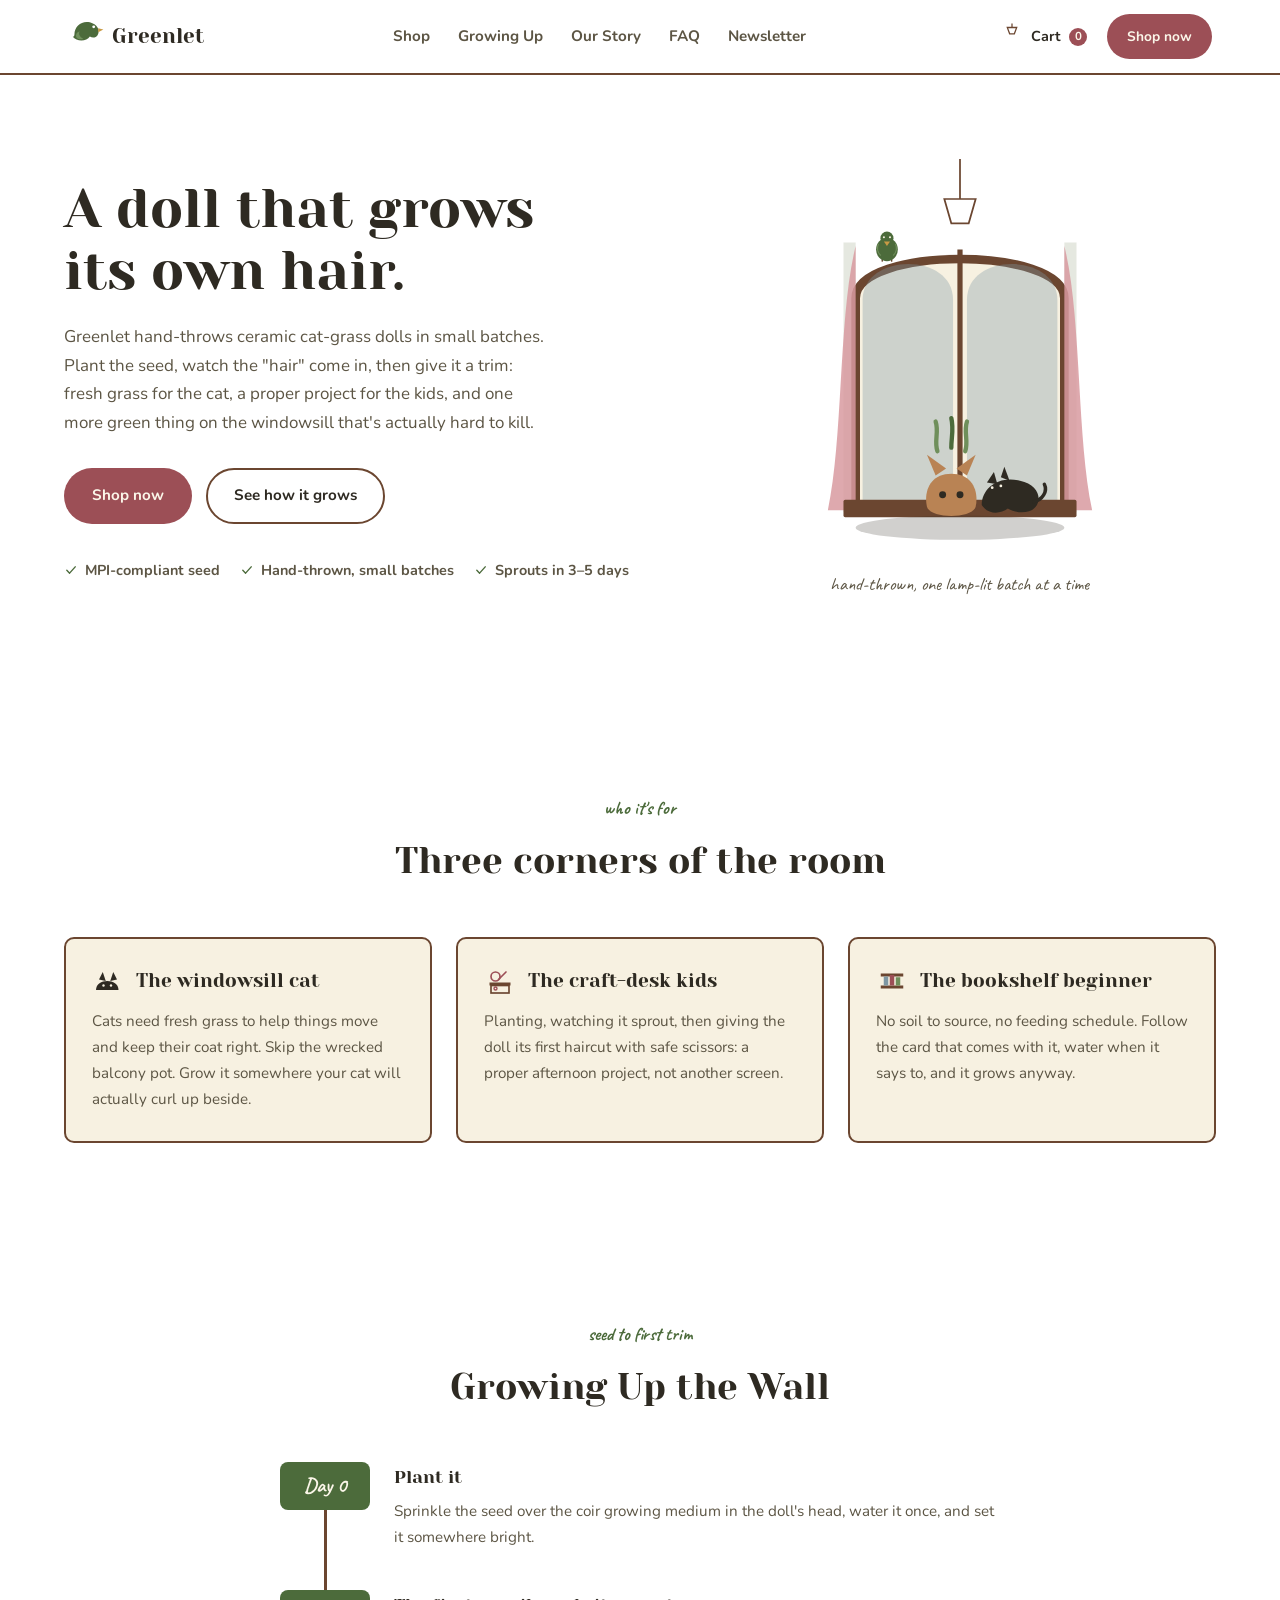
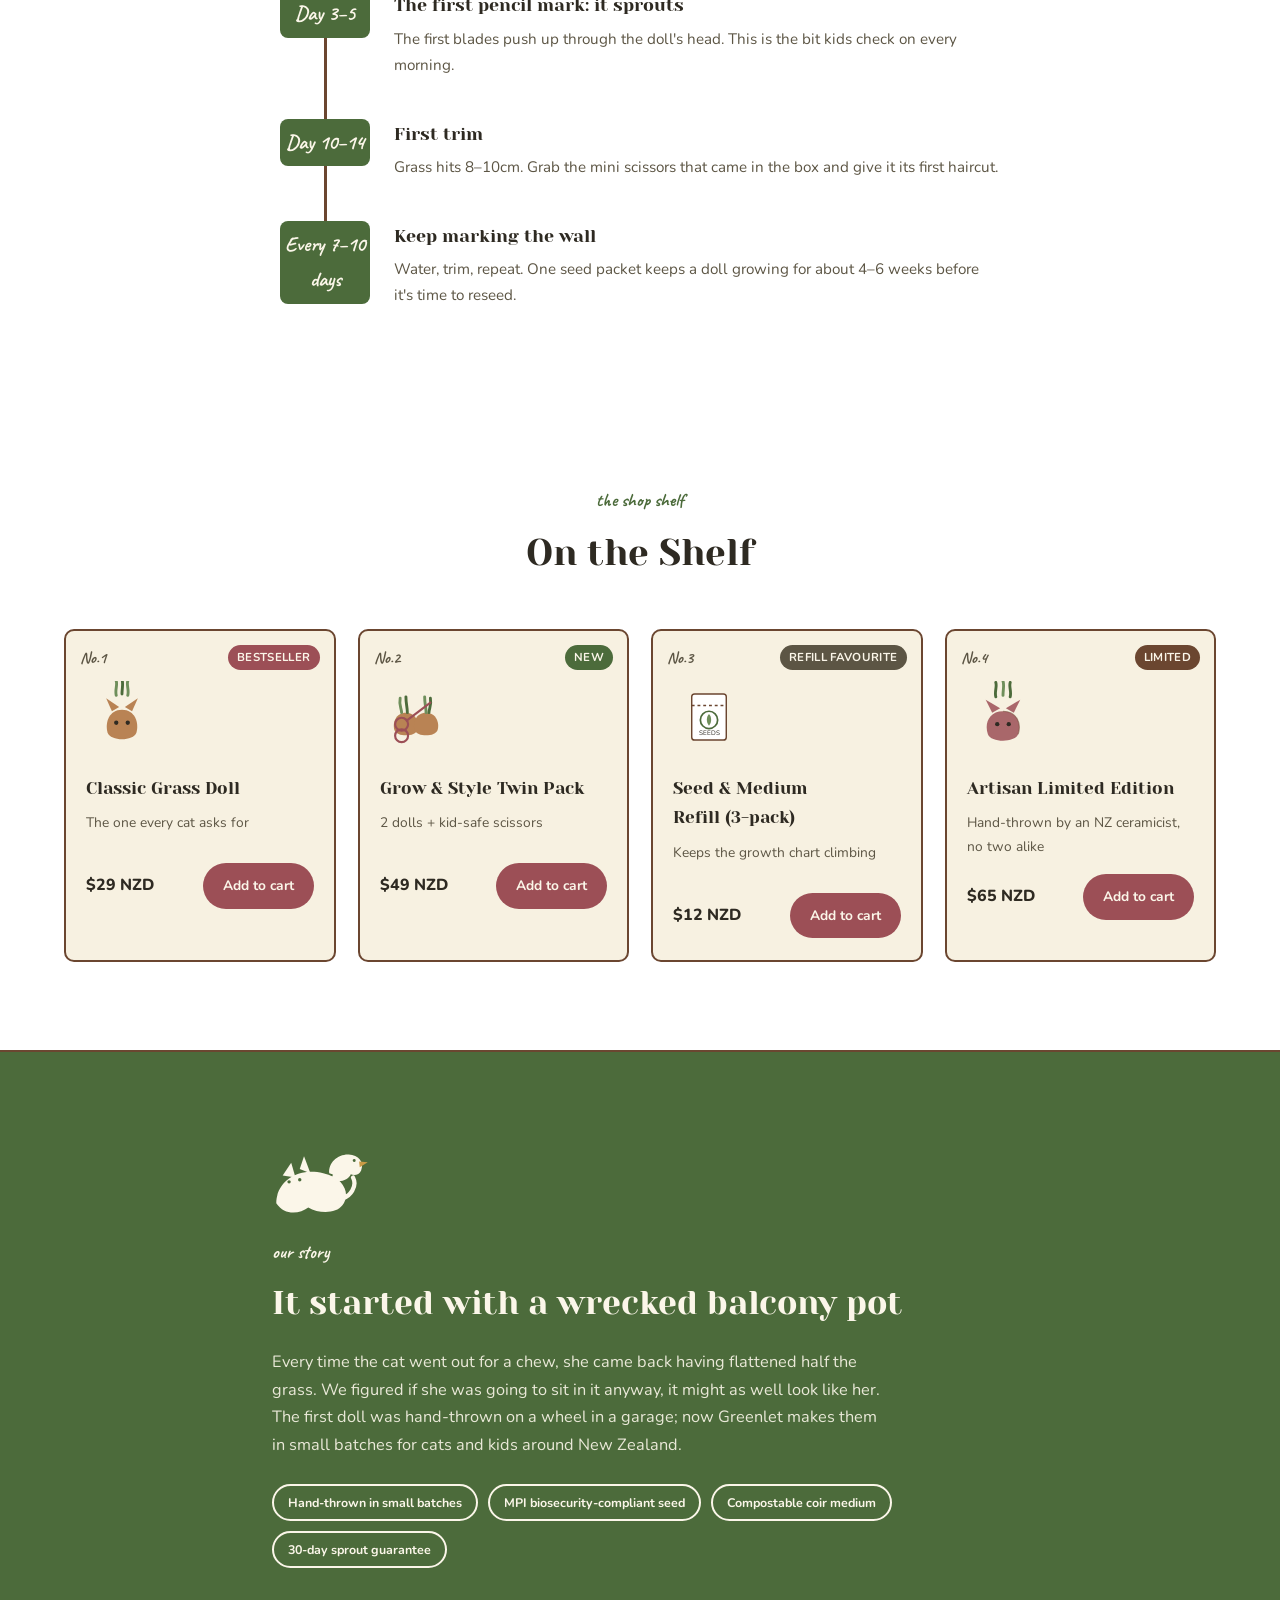
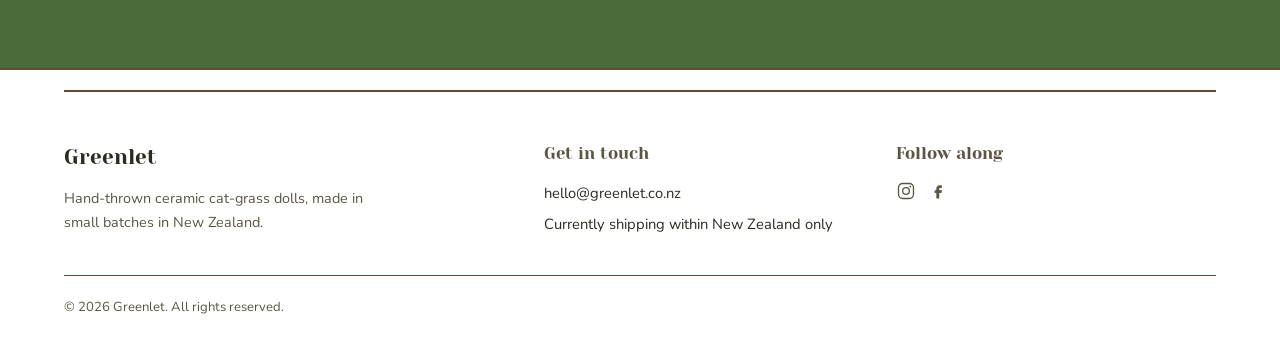
==== index.html @ ff06b2de "Initial commit: Greenlet homepage Static HTML/CSS/JS site for a NZ cat-grass doll brand, built with " ====
<!doctype html>
<html lang="en-NZ">
<head>
<meta charset="UTF-8">
<meta name="viewport" content="width=device-width, initial-scale=1.0">
<title>Greenlet | Cat Grass Dolls, NZ</title>
<meta name="description" content="Greenlet: hand-thrown ceramic cat-grass dolls, made in small batches in New Zealand. Plant it, watch it grow, give it a trim.">
<link rel="preconnect" href="https://fonts.googleapis.com">
<link rel="preconnect" href="https://fonts.gstatic.com" crossorigin>
<link href="https://fonts.googleapis.com/css2?family=Caveat:wght@600;700&family=Nunito:wght@400;600;700;800&family=Yeseva+One&display=swap" rel="stylesheet">
<link rel="stylesheet" href="css/style.css">
</head>
<body>

<a class="skip-link" href="#main">Skip to main content</a>

<header class="site-header">
  <div class="wrap header-row">
    <a class="logo" href="#top">
      <span class="logo-mark" aria-hidden="true">
        <svg viewBox="0 0 28 28" width="36" height="36">
          <path d="M5 16 C5 9 11 5 17 6.5 C22.5 8 25.5 12.5 23 16.5 C21.8 18.5 19 19 17 17.5 C14.5 21.5 7 22 3.5 17.5 C4.3 18 5 17.2 5 16Z" fill="var(--sage-dark)"/>
          <path d="M23.5 11 L27.5 12 L23.5 14.2Z" fill="var(--gold)"/>
          <circle cx="20" cy="10" r="1.1" fill="var(--wall-cream)"/>
          <path d="M7 14.5 C5 17.5 7 20.5 12 19.5 C9 17.5 8 16 9 13.5Z" fill="var(--sage)"/>
        </svg>
      </span>
      <span class="logo-text">Greenlet</span>
    </a>

    <nav class="main-nav" aria-label="Main">
      <a href="#shop">Shop</a>
      <a href="#route">Growing Up</a>
      <a href="#story">Our Story</a>
      <a href="faq.html">FAQ</a>
      <a href="subscribe.html">Newsletter</a>
    </nav>

    <div class="header-actions">
      <button class="cart-btn" id="cartToggle" aria-haspopup="true" aria-controls="cartPanel" aria-expanded="false">
        <span class="lamp-icon" id="headerFlag" aria-hidden="true">
          <svg viewBox="0 0 28 28" width="22" height="22">
            <path d="M14 2 L14 7" stroke="var(--wood-line)" stroke-width="1.6"/>
            <path d="M8 7 H20 L17 15 H11 Z" fill="none" stroke="var(--wood-line)" stroke-width="1.6"/>
            <path class="lamp-off" d="M9 7.5 H19 L16.3 14.5 H11.7 Z" fill="none"/>
            <path class="lamp-glow" d="M9 7.5 H19 L16.3 14.5 H11.7 Z" fill="var(--gold)"/>
          </svg>
        </span>
        <span>Cart</span>
        <span class="cart-count" id="cartCount">0</span>
      </button>
      <a class="btn btn-primary btn-small" href="#shop">Shop now</a>
    </div>
  </div>
</header>

<main id="main">

  <!-- HERO: the window nook -->
  <section class="hero" id="top">
    <div class="wrap hero-row">
      <div class="hero-copy">
        <h1>A doll that grows<br>its own hair.</h1>
        <p class="lede">Greenlet hand-throws ceramic cat-grass dolls in small batches. Plant the seed, watch the "hair" come in, then give it a trim: fresh grass for the cat, a proper project for the kids, and one more green thing on the windowsill that's actually hard to kill.</p>
        <div class="hero-cta">
          <a class="btn btn-primary" href="#shop">Shop now</a>
          <a class="btn btn-ghost" href="#route">See how it grows</a>
        </div>
        <ul class="trust-strip">
          <li><svg viewBox="0 0 20 20" width="14" height="14" aria-hidden="true"><path d="M4 10.5l4 4 8-9" fill="none" stroke="currentColor" stroke-width="2" stroke-linecap="round" stroke-linejoin="round"/></svg>MPI-compliant seed</li>
          <li><svg viewBox="0 0 20 20" width="14" height="14" aria-hidden="true"><path d="M4 10.5l4 4 8-9" fill="none" stroke="currentColor" stroke-width="2" stroke-linecap="round" stroke-linejoin="round"/></svg>Hand-thrown, small batches</li>
          <li><svg viewBox="0 0 20 20" width="14" height="14" aria-hidden="true"><path d="M4 10.5l4 4 8-9" fill="none" stroke="currentColor" stroke-width="2" stroke-linecap="round" stroke-linejoin="round"/></svg>Sprouts in 3&ndash;5 days</li>
        </ul>
      </div>

      <div class="hero-art" aria-hidden="true">
        <svg viewBox="0 0 460 460" class="window-svg">
          <!-- wallpaper: just a whisper of stripe behind the window, not a full page fill -->
          <g opacity="0.2">
            <rect x="96" y="96" width="14" height="310" fill="var(--wall-sage)"/>
            <rect x="350" y="96" width="14" height="310" fill="var(--wall-sage)"/>
          </g>
          <!-- hanging lamp -->
          <line x1="230" y1="0" x2="230" y2="46" stroke="var(--wood-line)" stroke-width="2"/>
          <g class="hero-lamp">
            <path d="M212 46 H248 L240 74 H220 Z" fill="none" stroke="var(--wood-line)" stroke-width="2"/>
            <path class="lamp-off" d="M214 47.5 H246 L239 72.5 H221 Z" fill="none"/>
            <path class="lamp-glow" d="M214 47.5 H246 L239 72.5 H221 Z" fill="var(--gold)" opacity="0.9"/>
          </g>
          <!-- arched window frame -->
          <path d="M110 400 L110 160 C110 100 350 100 350 160 L350 400 Z" fill="var(--paper)" stroke="var(--wood)" stroke-width="10"/>
          <path d="M110 400 L110 160 C110 100 350 100 350 160 L350 400 Z" fill="none" stroke="var(--wood-line)" stroke-width="2" opacity="0.4"/>
          <line x1="230" y1="104" x2="230" y2="400" stroke="var(--wood)" stroke-width="6"/>
          <!-- sky through glass -->
          <path d="M118 400 L118 162 C118 108 222 106 222 162 L222 400 Z" fill="var(--slate)" opacity="0.35"/>
          <path d="M238 400 L238 162 C238 106 342 108 342 162 L342 400 Z" fill="var(--slate)" opacity="0.35"/>
          <!-- curtains -->
          <path d="M110 100 C90 180 96 320 78 404 L110 404 L110 100 Z" fill="var(--blush)" opacity="0.85"/>
          <path d="M350 100 C370 180 364 320 382 404 L350 404 L350 100 Z" fill="var(--blush)" opacity="0.85"/>
          <!-- sill -->
          <rect x="96" y="392" width="268" height="20" rx="2" fill="var(--wood)"/>
          <ellipse cx="230" cy="424" rx="120" ry="14" fill="var(--shadow)"/>
          <!-- doll on the sill: pot is static, the "hair" cycles through the growth story -->
          <g transform="translate(170,300)">
            <path d="M50 62C74 62 82 82 78 100C74 114 26 114 22 100C18 82 26 62 50 62Z" fill="var(--clay)"/>
            <path d="M32 64 L22 40 L44 56Z" fill="var(--clay)"/>
            <path d="M68 64 L78 40 L56 56Z" fill="var(--clay)"/>
            <g class="grass-scene" data-caption="Day 0 &mdash; the seed goes in">
              <circle cx="34" cy="36" r="2" fill="var(--sage-dark)" opacity="0.55"/>
              <circle cx="50" cy="35" r="2" fill="var(--sage-dark)" opacity="0.55"/>
              <circle cx="66" cy="36" r="2" fill="var(--sage-dark)" opacity="0.55"/>
            </g>
            <g class="grass-scene" data-caption="Day 4 &mdash; the first sprouts">
              <path d="M34 36 C33 30 35 26 33 20" stroke="var(--sage)" stroke-width="5" fill="none" stroke-linecap="round"/>
              <path d="M50 35 C50 29 51 25 50 19" stroke="var(--sage-dark)" stroke-width="5" fill="none" stroke-linecap="round"/>
              <path d="M66 36 C67 30 65 26 67 20" stroke="var(--sage)" stroke-width="5" fill="none" stroke-linecap="round"/>
            </g>
            <g class="grass-scene is-active" data-caption="hand-thrown, one lamp-lit batch at a time">
              <path d="M34 36 C30 24 36 14 32 2" stroke="var(--sage)" stroke-width="5" fill="none" stroke-linecap="round"/>
              <path d="M50 32 C50 20 53 10 50 -2" stroke="var(--sage-dark)" stroke-width="5" fill="none" stroke-linecap="round"/>
              <path d="M66 36 C70 24 64 14 68 2" stroke="var(--sage)" stroke-width="5" fill="none" stroke-linecap="round"/>
            </g>
            <circle cx="40" cy="86" r="4" fill="var(--ink)"/>
            <circle cx="60" cy="86" r="4" fill="var(--ink)"/>
          </g>
          <!-- black cat curled on the sill -->
          <g transform="translate(255,368)">
            <path d="M0 30 C0 10 20 -4 44 2 C64 6 70 22 62 32 C56 40 40 40 30 34 C22 40 8 42 0 30Z" fill="var(--cat-black)"/>
            <path d="M6 4 L14 -8 L18 6Z" fill="var(--cat-black)"/>
            <path d="M22 -2 L26 -14 L32 2Z" fill="var(--cat-black)"/>
            <circle cx="12" cy="10" r="1.6" fill="var(--paper)"/>
            <circle cx="22" cy="8" r="1.6" fill="var(--paper)"/>
            <path d="M60 26 C70 24 76 14 72 6" stroke="var(--cat-black)" stroke-width="4" fill="none" stroke-linecap="round"/>
          </g>
          <!-- green bird, standing front-on on top of the window frame, wings folded -->
          <g transform="translate(126,84)">
            <line x1="15" y1="27" x2="14.5" y2="34" stroke="var(--wood-line)" stroke-width="1.6"/>
            <line x1="25" y1="27" x2="25.5" y2="34" stroke="var(--wood-line)" stroke-width="1.6"/>
            <ellipse cx="20" cy="20" rx="12.5" ry="13.5" fill="var(--sage-dark)"/>
            <path d="M10 14 C8.5 18 9 23 12.5 26.5" stroke="var(--sage)" stroke-width="1.3" fill="none" stroke-linecap="round"/>
            <path d="M30 14 C31.5 18 31 23 27.5 26.5" stroke="var(--sage)" stroke-width="1.3" fill="none" stroke-linecap="round"/>
            <circle cx="20" cy="7" r="7.5" fill="var(--sage-dark)"/>
            <path d="M16.5 11 L23.5 11 L20 16Z" fill="var(--gold)"/>
            <circle cx="16.5" cy="6" r="1.2" fill="var(--paper)"/>
            <circle cx="23.5" cy="6" r="1.2" fill="var(--paper)"/>
          </g>
        </svg>
        <p class="hero-caption" id="heroCaption">hand-thrown, one lamp-lit batch at a time</p>
      </div>
    </div>
  </section>

  <!-- CORNERS OF THE ROOM (audience) -->
  <section class="audience">
    <div class="wrap">
      <p class="eyebrow center">who it's for</p>
      <h2 class="center">Three corners of the room</h2>

      <div class="audience-grid">
        <article class="audience-card">
          <div class="a-head">
            <div class="a-icon">
              <svg viewBox="0 0 40 40" width="30" height="30"><path d="M4 32 C4 16 34 16 34 32Z" fill="var(--cat-black)"/><path d="M8 18 L13 8 L17 20Z" fill="var(--cat-black)"/><path d="M23 20 L27 8 L32 18Z" fill="var(--cat-black)"/><circle cx="14" cy="26" r="1.6" fill="var(--paper)"/><circle cx="24" cy="26" r="1.6" fill="var(--paper)"/></svg>
            </div>
            <h3>The windowsill cat</h3>
          </div>
          <p>Cats need fresh grass to help things move and keep their coat right. Skip the wrecked balcony pot. Grow it somewhere your cat will actually curl up beside.</p>
        </article>

        <article class="audience-card">
          <div class="a-head">
            <div class="a-icon">
              <svg viewBox="0 0 40 40" width="30" height="30"><rect x="6" y="22" width="28" height="4" fill="var(--wood)"/><rect x="8" y="26" width="24" height="10" fill="none" stroke="var(--wood)" stroke-width="2.2"/><circle cx="14" cy="14" r="6" fill="none" stroke="var(--rose)" stroke-width="2.2"/><circle cx="14" cy="30" r="2" fill="none" stroke="var(--rose)" stroke-width="1.8"/><path d="M18 18 L28 8" stroke="var(--rose)" stroke-width="2.2" stroke-linecap="round"/></svg>
            </div>
            <h3>The craft-desk kids</h3>
          </div>
          <p>Planting, watching it sprout, then giving the doll its first haircut with safe scissors: a proper afternoon project, not another screen.</p>
        </article>

        <article class="audience-card">
          <div class="a-head">
            <div class="a-icon">
              <svg viewBox="0 0 40 40" width="30" height="30"><rect x="5" y="10" width="30" height="4" fill="var(--wood)"/><rect x="5" y="26" width="30" height="4" fill="var(--wood)"/><rect x="9" y="14" width="6" height="12" fill="var(--slate)"/><rect x="17" y="12" width="6" height="14" fill="var(--rose)"/><rect x="25" y="15" width="6" height="11" fill="var(--sage)"/></svg>
            </div>
            <h3>The bookshelf beginner</h3>
          </div>
          <p>No soil to source, no feeding schedule. Follow the card that comes with it, water when it says to, and it grows anyway.</p>
        </article>
      </div>
    </div>
  </section>

  <!-- GROWING UP THE WALL (timeline) -->
  <section class="route-section" id="route">
    <div class="wrap">
      <p class="eyebrow center">seed to first trim</p>
      <h2 class="center">Growing Up the Wall</h2>

      <ol class="route">
        <li class="r-item">
          <span class="r-num">Day 0</span>
          <div class="r-body">
            <h3>Plant it</h3>
            <p>Sprinkle the seed over the coir growing medium in the doll's head, water it once, and set it somewhere bright.</p>
          </div>
        </li>
        <li class="r-item">
          <span class="r-num">Day 3&ndash;5</span>
          <div class="r-body">
            <h3>The first pencil mark: it sprouts</h3>
            <p>The first blades push up through the doll's head. This is the bit kids check on every morning.</p>
          </div>
        </li>
        <li class="r-item">
          <span class="r-num">Day 10&ndash;14</span>
          <div class="r-body">
            <h3>First trim</h3>
            <p>Grass hits 8&ndash;10cm. Grab the mini scissors that came in the box and give it its first haircut.</p>
          </div>
        </li>
        <li class="r-item">
          <span class="r-num">Every 7&ndash;10 days</span>
          <div class="r-body">
            <h3>Keep marking the wall</h3>
            <p>Water, trim, repeat. One seed packet keeps a doll growing for about 4&ndash;6 weeks before it's time to reseed.</p>
          </div>
        </li>
      </ol>
    </div>
  </section>

  <!-- ON THE SHELF (products) -->
  <section class="products" id="shop">
    <div class="wrap">
      <p class="eyebrow center">the shop shelf</p>
      <h2 class="center">On the Shelf</h2>

      <div class="product-grid">

        <article class="product-card" data-id="classic" data-name="Classic Grass Doll" data-price="29">
          <span class="p-num">No.1</span>
          <span class="badge badge-hot">Bestseller</span>
          <div class="p-art">
            <svg viewBox="0 0 100 100" width="72" height="72"><path d="M50 40C68 40 74 58 70 72C66 84 34 84 30 72C26 58 32 40 50 40Z" fill="var(--clay)"/><path d="M36 42 L28 24 L46 36Z" fill="var(--clay)"/><path d="M64 42 L72 24 L54 36Z" fill="var(--clay)"/><path d="M42 20 C40 12 44 6 42 0" stroke="var(--sage)" stroke-width="4" fill="none" stroke-linecap="round"/><path d="M50 18 C50 10 52 4 50 -2" stroke="var(--sage-dark)" stroke-width="4" fill="none" stroke-linecap="round"/><path d="M58 20 C60 12 56 6 58 0" stroke="var(--sage)" stroke-width="4" fill="none" stroke-linecap="round"/><circle cx="42" cy="58" r="3" fill="var(--ink)"/><circle cx="58" cy="58" r="3" fill="var(--ink)"/></svg>
          </div>
          <h3>Classic Grass Doll</h3>
          <p class="p-tag">The one every cat asks for</p>
          <div class="p-row">
            <span class="p-price">$29 NZD</span>
            <button class="btn btn-small btn-primary add-to-cart">Add to cart</button>
          </div>
        </article>

        <article class="product-card" data-id="kids" data-name="Grow &amp; Style Twin Pack" data-price="49">
          <span class="p-num">No.2</span>
          <span class="badge badge-new">New</span>
          <div class="p-art">
            <svg viewBox="0 0 100 100" width="72" height="72"><path d="M36 44C50 44 55 58 52 68C49 78 23 78 20 68C17 58 22 44 36 44Z" fill="var(--clay)"/><path d="M64 44C78 44 83 58 80 68C77 78 51 78 48 68C45 58 50 44 64 44Z" fill="var(--clay)"/><path d="M28 24 C26 34 30 38 30 44" stroke="var(--sage)" stroke-width="4" fill="none" stroke-linecap="round"/><path d="M36 22 C36 32 38 36 38 44" stroke="var(--sage-dark)" stroke-width="4" fill="none" stroke-linecap="round"/><path d="M62 22 C62 32 64 36 64 44" stroke="var(--sage)" stroke-width="4" fill="none" stroke-linecap="round"/><path d="M70 24 C72 34 68 38 68 44" stroke="var(--sage-dark)" stroke-width="4" fill="none" stroke-linecap="round"/><circle cx="30" cy="60" r="9" fill="none" stroke="var(--rose)" stroke-width="3"/><circle cx="30" cy="76" r="9" fill="none" stroke="var(--rose)" stroke-width="3"/><path d="M37 55 L70 30" stroke="var(--rose)" stroke-width="3" stroke-linecap="round"/></svg>
          </div>
          <h3>Grow &amp; Style Twin Pack</h3>
          <p class="p-tag">2 dolls + kid-safe scissors</p>
          <div class="p-row">
            <span class="p-price">$49 NZD</span>
            <button class="btn btn-small btn-primary add-to-cart">Add to cart</button>
          </div>
        </article>

        <article class="product-card" data-id="refill" data-name="Seed &amp; Medium Refill (3-pack)" data-price="12">
          <span class="p-num">No.3</span>
          <span class="badge badge-plain">Refill favourite</span>
          <div class="p-art">
            <svg viewBox="0 0 100 100" width="72" height="72"><rect x="26" y="18" width="48" height="64" rx="4" fill="var(--wall-cream)" stroke="var(--wood-line)" stroke-width="2"/><line x1="26" y1="34" x2="74" y2="34" stroke="var(--wood-line)" stroke-width="2" stroke-dasharray="4 4"/><circle cx="50" cy="54" r="12" fill="none" stroke="var(--sage-dark)" stroke-width="2.4"/><path d="M50 46 C46 50 46 58 50 62 C54 58 54 50 50 46Z" fill="var(--sage)"/><text x="50" y="75" text-anchor="middle" font-size="9" fill="var(--ink)" font-family="inherit">SEEDS</text></svg>
          </div>
          <h3>Seed &amp; Medium Refill (3-pack)</h3>
          <p class="p-tag">Keeps the growth chart climbing</p>
          <div class="p-row">
            <span class="p-price">$12 NZD</span>
            <button class="btn btn-small btn-primary add-to-cart">Add to cart</button>
          </div>
        </article>

        <article class="product-card" data-id="artisan" data-name="Artisan Limited Edition" data-price="65">
          <span class="p-num">No.4</span>
          <span class="badge badge-limited">Limited</span>
          <div class="p-art">
            <svg viewBox="0 0 100 100" width="72" height="72"><path d="M50 42C70 42 76 60 71 74C67 86 33 86 29 74C24 60 30 42 50 42Z" fill="var(--rose)" opacity="0.85"/><path d="M50 42C70 42 76 60 71 74" fill="none" stroke="var(--wood-line)" stroke-width="1.6" opacity="0.5"/><path d="M35 44 L26 26 L46 38Z" fill="var(--rose)" opacity="0.85"/><path d="M65 44 L74 26 L54 38Z" fill="var(--rose)" opacity="0.85"/><path d="M40 22 C38 14 42 8 40 2" stroke="var(--sage-dark)" stroke-width="4" fill="none" stroke-linecap="round"/><path d="M50 20 C50 12 52 6 50 0" stroke="var(--sage)" stroke-width="4" fill="none" stroke-linecap="round"/><path d="M60 22 C62 14 58 8 60 2" stroke="var(--sage-dark)" stroke-width="4" fill="none" stroke-linecap="round"/><circle cx="42" cy="60" r="3" fill="var(--ink)"/><circle cx="58" cy="60" r="3" fill="var(--ink)"/></svg>
          </div>
          <h3>Artisan Limited Edition</h3>
          <p class="p-tag">Hand-thrown by an NZ ceramicist, no two alike</p>
          <div class="p-row">
            <span class="p-price">$65 NZD</span>
            <button class="btn btn-small btn-primary add-to-cart">Add to cart</button>
          </div>
        </article>

      </div>
    </div>
  </section>

  <!-- STORY -->
  <section class="story" id="story">
    <div class="wrap story-row">
      <div class="story-mascots" aria-hidden="true">
        <svg viewBox="0 0 120 70" class="mascot-svg">
          <!-- cat -->
          <g transform="translate(4,18)">
            <path d="M0 30 C0 10 20 -4 44 2 C64 6 70 22 62 32 C56 40 40 40 30 34 C22 40 8 42 0 30Z" fill="var(--on-accent)"/>
            <path d="M6 4 L14 -8 L18 6Z" fill="var(--on-accent)"/>
            <path d="M22 -2 L26 -14 L32 2Z" fill="var(--on-accent)"/>
            <circle cx="12" cy="10" r="1.6" fill="var(--sage-dark)"/>
            <circle cx="22" cy="8" r="1.6" fill="var(--sage-dark)"/>
            <path d="M60 26 C70 24 76 14 72 6" stroke="var(--on-accent)" stroke-width="4" fill="none" stroke-linecap="round"/>
          </g>
          <!-- bird, perched on the cat's back, the two mascots together -->
          <g transform="translate(52,4) rotate(-6)">
            <path d="M0 16 C0 6 10 -1 20 0.5 C29 2 34 9 30 16.5 C28 20.5 23 21 20 19 C17 25 6 26.5 0 20.5 C1.5 21 3 19.5 3.5 17.5Z" fill="var(--on-accent)"/>
            <path d="M29 8 L37 9.5 L29 13.5Z" fill="var(--gold)"/>
            <circle cx="24.5" cy="6.5" r="1.4" fill="var(--sage-dark)"/>
            <path d="M4 15 C1 20 4 25 12 23.5 C7 20.5 5.5 18 7 14.5Z" fill="var(--on-accent)" opacity="0.7"/>
          </g>
        </svg>
      </div>
      <div class="story-copy">
        <p class="eyebrow">our story</p>
        <h2>It started with a wrecked balcony pot</h2>
        <p>Every time the cat went out for a chew, she came back having flattened half the grass. We figured if she was going to sit in it anyway, it might as well look like her. The first doll was hand-thrown on a wheel in a garage; now Greenlet makes them in small batches for cats and kids around New Zealand.</p>
        <ul class="fact-row">
          <li>Hand-thrown in small batches</li>
          <li>MPI biosecurity-compliant seed</li>
          <li>Compostable coir medium</li>
          <li>30-day sprout guarantee</li>
        </ul>
      </div>
    </div>
  </section>

</main>

<footer class="site-footer">
  <div class="wrap footer-row">
    <div class="footer-brand">
      <span class="logo-text">Greenlet</span>
      <p>Hand-thrown ceramic cat-grass dolls, made in small batches in New Zealand.</p>
    </div>
    <div class="footer-col">
      <h3>Get in touch</h3>
      <p><a href="mailto:hello@greenlet.co.nz">hello@greenlet.co.nz</a></p>
      <p>Currently shipping within New Zealand only</p>
    </div>
    <div class="footer-col">
      <h3>Follow along</h3>
      <div class="social-row">
        <a href="#" aria-label="Instagram"><svg width="20" height="20" viewBox="0 0 24 24" fill="none"><rect x="3" y="3" width="18" height="18" rx="5" stroke="currentColor" stroke-width="1.6"/><circle cx="12" cy="12" r="4" stroke="currentColor" stroke-width="1.6"/><circle cx="17.2" cy="6.8" r="1.1" fill="currentColor"/></svg></a>
        <a href="#" aria-label="Facebook"><svg width="20" height="20" viewBox="0 0 24 24" fill="none"><path d="M14 8.5h2.5V5H14c-2.2 0-4 1.8-4 4v2H8v3.5h2V21h3.5v-6.5h2.6L17 11H13.5V9c0-.3.2-.5.5-.5Z" fill="currentColor"/></svg></a>
      </div>
    </div>
  </div>
  <div class="wrap">
    <p class="copyright">&copy; 2026 Greenlet. All rights reserved.</p>
  </div>
</footer>

<!-- CART PANEL -->
<div class="cart-overlay" id="cartOverlay"></div>
<aside class="cart-panel" id="cartPanel" aria-hidden="true">
  <div class="cart-head">
    <h3>Your cart</h3>
    <button class="cart-close" id="cartClose" aria-label="Close cart">
      <svg width="18" height="18" viewBox="0 0 24 24"><path d="M5 5l14 14M19 5L5 19" stroke="currentColor" stroke-width="2" stroke-linecap="round"/></svg>
    </button>
  </div>
  <div class="cart-items" id="cartItems">
    <p class="cart-empty" id="cartEmpty">The lamp's still unlit. Your cart is empty.</p>
  </div>
  <div class="cart-foot">
    <div class="cart-subtotal">
      <span>Subtotal</span>
      <span id="cartSubtotal">$0 NZD</span>
    </div>
    <button class="btn btn-primary btn-full" id="checkoutBtn">Proceed to checkout</button>
    <p class="checkout-note" id="checkoutNote" role="status" aria-live="polite"></p>
  </div>
</aside>

<div class="toast" id="toast" role="status" aria-live="polite"></div>

<script src="js/main.js"></script>
</body>
</html>
---- css/style.css ----
/* ===== Tokens ===== */
:root {
  --wall-cream: #FFFFFF;
  --wall-sage: #7C8A63;
  --wood: #6B4630;
  --wood-line: #6B4630;
  --wood-deep: #4A2F1F;
  --ink: #2E2A22;
  --ink-fixed: #2E2A22;
  --ink-soft: #5C5544;
  --rose: #9C4F56;
  --rose-hover: #7E3B41;
  --blush: #D99BA0;
  --sage: #6F8F5B;
  --sage-dark: #4C6B3B;
  --accent-ink: #4C6B3B;
  --on-accent: #FBF6E9;
  --badge-neutral: #5C5544;
  --slate: #7E97A3;
  --gold: #C99A45;
  --paper: #F7F1E1;
  --shadow: rgba(46, 42, 34, 0.22);
  --clay: #B98354;
  --focus: #1F6FB2;

  --font-display: "Yeseva One", "Georgia", serif;
  --font-body: "Nunito", "Segoe UI", system-ui, sans-serif;
  --font-hand: "Caveat", "Segoe UI", cursive;

  --content: 1160px;
  --gutter: clamp(20px, 5vw, 64px);

  --cat-black: #2E2A22;
}

/* Greenlet is a single fixed-theme brand page: white ground, always.
   No dark-mode token overrides on purpose — see DESIGN.md. */

/* ===== Reset-ish ===== */
* { box-sizing: border-box; }
html { -webkit-text-size-adjust: 100%; }
body {
  margin: 0;
  background: var(--wall-cream);
  color: var(--ink);
  font-family: var(--font-body);
  font-size: 16px;
  line-height: 1.7;
  padding-inline: var(--gutter);
}
img, svg { max-width: 100%; }
a { color: inherit; }
h1, h2, h3 { font-family: var(--font-display); font-weight: 400; text-wrap: balance; margin: 0; color: var(--ink); }
h2 { font-size: clamp(1.7rem, 3.4vw, 2.3rem); }
h3 { font-size: 1.25rem; }
p { margin: 0; }
ul, ol { margin: 0; padding: 0; list-style: none; }
button { font: inherit; cursor: pointer; }
:focus-visible { outline: 2px solid var(--focus); outline-offset: 2px; }

.sr-only {
  position: absolute; width: 1px; height: 1px; overflow: hidden;
  clip: rect(0 0 0 0); white-space: nowrap;
}
.skip-link {
  position: absolute; left: -9999px; top: 0; background: var(--ink-fixed);
  color: var(--on-accent); padding: 10px 16px; border-radius: 0 0 6px 0; z-index: 200;
}
.skip-link:focus { left: 0; }

.wrap { max-width: var(--content); margin-inline: auto; }
.eyebrow {
  font-family: var(--font-hand);
  font-size: 1.15rem;
  color: var(--accent-ink);
  margin-bottom: 6px;
  font-weight: 700;
}
.center { text-align: center; }
section h2.center { margin-bottom: 44px; }

/* ===== Buttons ===== */
.btn {
  display: inline-flex; align-items: center; justify-content: center;
  padding: 13px 26px; border-radius: 999px; text-decoration: none;
  font-weight: 700; font-size: 0.95rem; border: 2px solid transparent;
  font-family: var(--font-body);
  transition: transform 0.15s ease, background 0.15s ease, border-color 0.15s ease;
}
.btn:hover { transform: translateY(-1px); }
.btn-primary { background: var(--rose); color: var(--on-accent); }
.btn-primary:hover { background: var(--rose-hover); }
.btn-ghost { background: transparent; color: var(--ink); border-color: var(--wood-line); }
.btn-ghost:hover { background: var(--wood-line); color: var(--wall-cream); }
.btn-small { padding: 9px 18px; font-size: 0.86rem; }
.btn-full { width: 100%; }

/* ===== Header ===== */
.site-header {
  position: sticky; top: 0; z-index: 50;
  background: color-mix(in srgb, var(--wall-cream) 90%, transparent);
  backdrop-filter: blur(8px);
  border-bottom: 2px solid var(--wood-line);
  padding-inline: var(--gutter);
  margin-inline: calc(var(--gutter) * -1);
}
.header-row {
  display: flex; align-items: center; justify-content: space-between;
  gap: 24px; padding: 14px 4px;
}
.logo { display: inline-flex; align-items: center; gap: 8px; text-decoration: none; }
.logo-text { font-family: var(--font-display); font-weight: 400; font-size: 1.3rem; color: var(--ink); }
.main-nav { display: flex; gap: 28px; }
.main-nav a { text-decoration: none; font-weight: 700; color: var(--ink-soft); font-size: 0.95rem; }
.main-nav a:hover { color: var(--rose); }
.header-actions { display: flex; align-items: center; gap: 14px; }
.cart-btn {
  display: inline-flex; align-items: center; gap: 8px; background: none; border: none;
  color: var(--ink); font-weight: 700; font-size: 0.9rem; padding: 6px;
}
.cart-count {
  background: var(--rose); color: var(--on-accent); font-family: var(--font-body);
  font-size: 0.72rem; font-weight: 700; min-width: 18px; height: 18px; border-radius: 999px;
  display: inline-flex; align-items: center; justify-content: center; padding-inline: 4px;
}
.lamp-glow { transition: opacity 0.4s ease; opacity: 0; }
.lamp-off { transition: opacity 0.4s ease; opacity: 1; }
.is-lit .lamp-glow { opacity: 1; }
.is-lit .lamp-off { opacity: 0; }

/* ===== Hero ===== */
.hero { padding-block: clamp(40px, 7vw, 84px) clamp(56px, 9vw, 104px); }
.hero-row { display: grid; grid-template-columns: 1.05fr 0.95fr; gap: clamp(32px, 6vw, 72px); align-items: center; }
.hero-copy h1 {
  font-size: clamp(2.3rem, 5vw, 3.4rem);
  line-height: 1.15; margin-bottom: 20px;
}
.lede { font-size: 1.06rem; color: var(--ink-soft); max-width: 48ch; margin-bottom: 30px; }
.hero-cta { display: flex; flex-wrap: wrap; gap: 14px; margin-bottom: 34px; }
.trust-strip { display: flex; flex-wrap: wrap; gap: 20px; }
.trust-strip li {
  display: flex; align-items: center; gap: 7px; font-size: 0.9rem; color: var(--ink-soft); font-weight: 700;
}
.trust-strip svg { color: var(--accent-ink); flex-shrink: 0; }

.hero-art { display: flex; flex-direction: column; align-items: center; gap: 10px; }
.window-svg { width: min(400px, 100%); height: auto; }
.hero-caption {
  font-family: var(--font-hand); font-size: 1.15rem; color: var(--ink-soft);
  text-align: center;
}
.grass-scene { opacity: 0; transition: opacity 0.9s ease; }
.grass-scene.is-active { opacity: 1; }
@media (prefers-reduced-motion: reduce) {
  .lamp-glow, .lamp-off { transition: none; }
  .grass-scene { transition: none; }
}

/* ===== Standalone page intro (FAQ, Newsletter) ===== */
.page-hero { padding-block: clamp(48px, 8vw, 88px) clamp(24px, 4vw, 40px); text-align: center; }
.page-hero h1 { font-size: clamp(2rem, 4.2vw, 2.7rem); margin-bottom: 14px; }
.page-hero .lede { margin-inline: auto; }
.main-nav a[aria-current="page"] { color: var(--rose); }

/* ===== Corners of the room (audience) ===== */
.audience { padding-block: clamp(48px, 7vw, 88px); }
.audience-grid {
  display: grid; grid-template-columns: repeat(3, 1fr); gap: 24px;
}
.audience-card {
  color: var(--ink-fixed);
  --ink: var(--ink-fixed);
  --ink-soft: #5C5544;
  background: var(--paper); border: 2px solid var(--wood-line); border-radius: 10px;
  padding: 26px 26px 28px; display: flex; flex-direction: column; gap: 12px;
}
.a-head { display: flex; align-items: center; gap: 12px; }
.a-icon {
  width: 32px; height: 32px; flex-shrink: 0;
  display: flex; align-items: center; justify-content: center;
}
.audience-card h3 { font-size: 1.2rem; color: var(--ink-fixed); }
.audience-card p { color: #5C5544; font-size: 0.95rem; }

/* ===== Growing Up the Wall (timeline) ===== */
.route-section { padding-block: clamp(48px, 7vw, 88px); }
.route { position: relative; max-width: 720px; margin-inline: auto; }
.route::before {
  content: ""; position: absolute; left: 44px; top: 6px; bottom: 6px; width: 3px;
  background: var(--wood-line);
}
.r-item { display: grid; grid-template-columns: 90px 1fr; gap: 24px; padding-bottom: 40px; position: relative; }
.r-item:last-child { padding-bottom: 0; }
.r-num {
  font-family: var(--font-hand); font-size: 1.3rem; font-weight: 700; color: var(--on-accent);
  background: var(--sage-dark); text-align: center; padding-block: 6px; border-radius: 8px;
  position: relative; height: fit-content;
}
.r-body h3 { font-size: 1.12rem; margin-bottom: 6px; }
.r-body p { color: var(--ink-soft); font-size: 0.95rem; }

/* ===== On the Shelf (products) ===== */
.products { padding-block: clamp(48px, 7vw, 88px); }
.product-grid { display: grid; grid-template-columns: repeat(4, 1fr); gap: 22px; }
.product-card {
  --ink: var(--ink-fixed);
  --ink-soft: #5C5544;
  color: var(--ink-fixed);
  position: relative; background: var(--paper); border: 2px solid var(--wood-line);
  border-radius: 10px; padding: 30px 20px 22px; display: flex; flex-direction: column; align-items: flex-start; gap: 6px;
}
.p-num {
  position: absolute; top: 14px; left: 14px; font-family: var(--font-hand);
  font-size: 1rem; font-weight: 700; color: #5C5544;
}
.badge {
  position: absolute; top: 14px; right: 14px; font-family: var(--font-body);
  font-size: 0.72rem; font-weight: 700; letter-spacing: 0.03em; padding: 3px 9px;
  border-radius: 999px; text-transform: uppercase;
}
.badge-hot { background: var(--rose); color: var(--on-accent); }
.badge-new { background: var(--sage-dark); color: var(--on-accent); }
.badge-plain { background: var(--badge-neutral); color: var(--on-accent); }
.badge-limited { background: var(--wood); color: var(--on-accent); }
.p-art { margin-top: 20px; margin-bottom: 6px; }
.product-card h3 { font-size: 1.08rem; margin-bottom: 2px; color: var(--ink-fixed); }
.p-tag { color: #5C5544; font-size: 0.86rem; min-height: 2.6em; }
.p-row { display: flex; align-items: center; justify-content: space-between; width: 100%; margin-top: 10px; gap: 10px; }
.p-price { font-family: var(--font-body); font-weight: 800; font-variant-numeric: tabular-nums; color: var(--ink-fixed); }

/* ===== Story ===== */
.story {
  padding: clamp(48px, 7vw, 88px) var(--gutter); background: var(--sage-dark); border-block: 2px solid var(--wood-line);
  margin-inline: calc(var(--gutter) * -1);
}
.story-row {
  padding: 12px; max-width: 760px;
  display: flex; flex-direction: column; align-items: flex-start; gap: 4px;
}
.story-mascots { width: 128px; max-width: 40%; margin-bottom: 6px; }
.mascot-svg { width: 100%; height: auto; display: block; }
.story h2 { color: var(--on-accent); font-size: clamp(1.5rem, 3vw, 2.1rem); margin-bottom: 18px; }
.story .eyebrow { color: var(--on-accent); }
.story-copy p:not(.eyebrow) { color: color-mix(in srgb, var(--on-accent) 90%, transparent); font-size: 1.02rem; margin-bottom: 24px; max-width: 62ch; }
.fact-row { display: flex; flex-wrap: wrap; gap: 10px; }
.fact-row li {
  font-family: var(--font-body); font-size: 0.78rem; color: var(--on-accent); font-weight: 700;
  border: 2px solid var(--on-accent); border-radius: 999px; padding: 6px 14px;
}

/* ===== FAQ (the notebook) ===== */
.faq { padding-block: clamp(48px, 7vw, 88px); }
.accordion { max-width: 720px; margin-inline: auto; display: flex; flex-direction: column; gap: 10px; }
.acc-item {
  color: var(--ink-fixed);
  --ink: var(--ink-fixed);
  --ink-soft: #5C5544;
  --accent-ink: var(--sage-dark);
  background: var(--paper); border: 2px solid var(--wood-line); border-radius: 8px; padding: 4px 22px;
}
.acc-item summary {
  cursor: pointer; padding-block: 16px; font-weight: 700; list-style: none;
  display: flex; justify-content: space-between; align-items: center; gap: 12px;
  color: var(--ink-fixed);
}
.acc-item summary::-webkit-details-marker { display: none; }
.acc-item summary::after { content: "+"; font-size: 1.3rem; color: var(--sage-dark); font-weight: 400; }
.acc-item[open] summary::after { content: "\2212"; }
.acc-item p { color: #5C5544; padding-bottom: 18px; font-size: 0.95rem; }

/* ===== Newsletter ===== */
.newsletter { padding-block: clamp(48px, 7vw, 88px); }
.newsletter-row {
  background: var(--ink-fixed); color: var(--paper); border-radius: 14px;
  padding: 40px 32px; display: grid; grid-template-columns: 1.2fr 1fr; gap: 28px; align-items: center;
  position: relative; border: 2px solid var(--wood-line);
}
@media (min-width: 640px) {
  .newsletter-row { padding: 52px 48px; }
}
.newsletter-row-standalone {
  grid-template-columns: 1fr; max-width: 480px; margin-inline: auto;
}
.newsletter-row-standalone .newsletter-form { flex-direction: column; }
.newsletter-row h2 { color: var(--paper); font-size: clamp(1.4rem, 3vw, 1.9rem); margin-bottom: 10px; }
.newsletter-row p { color: color-mix(in srgb, var(--paper) 85%, transparent); max-width: 46ch; }
.newsletter-form { display: flex; gap: 10px; }
.newsletter-form input {
  flex: 1; min-width: 0; padding: 13px 16px; border-radius: 999px; border: 2px solid var(--wood-line);
  font: inherit; background: var(--paper); color: var(--ink-fixed);
}
.newsletter-form .btn-primary { white-space: nowrap; }
.form-note { grid-column: 1 / -1; font-size: 0.9rem; color: var(--gold); font-weight: 700; }

/* ===== Footer ===== */
.site-footer { padding-block: 48px 28px; border-top: 2px solid var(--wood-line); margin-top: 20px; }
.footer-row { display: grid; grid-template-columns: 1.4fr 1fr 1fr; gap: 32px; padding-bottom: 32px; }
.footer-brand p { color: var(--ink-soft); font-size: 0.9rem; margin-top: 10px; max-width: 34ch; }
.footer-col h3 { font-family: var(--font-display); font-size: 1.05rem; font-weight: 400; color: var(--ink-soft); margin-bottom: 12px; }
.footer-col p { font-size: 0.92rem; margin-bottom: 6px; }
.footer-col a { text-decoration: none; }
.footer-col a:hover { color: var(--rose); }
.social-row { display: flex; gap: 12px; }
.social-row a { color: var(--ink-soft); }
.social-row a:hover { color: var(--rose); }
.copyright { font-size: 0.82rem; color: var(--ink-soft); padding-top: 20px; border-top: 1px solid var(--wood-line); }

/* ===== Cart panel ===== */
.cart-overlay {
  position: fixed; inset: 0; background: rgba(30, 25, 18, 0.45); opacity: 0; pointer-events: none;
  transition: opacity 0.2s ease; z-index: 90;
}
.cart-overlay.is-open { opacity: 1; pointer-events: auto; }
.cart-panel {
  --ink: var(--ink-fixed);
  --ink-soft: #5C5544;
  color: var(--ink-fixed);
  position: fixed; top: 0; right: 0; height: 100%; width: min(380px, 100%);
  background: var(--paper); border-left: 2px solid var(--wood-line); z-index: 100;
  display: flex; flex-direction: column; transform: translateX(100%);
  transition: transform 0.25s ease; padding: 24px;
}
.cart-panel.is-open { transform: translateX(0); }
.cart-head { display: flex; justify-content: space-between; align-items: center; margin-bottom: 20px; }
.cart-head h3 { font-size: 1.25rem; color: var(--ink-fixed); }
.cart-close { background: none; border: none; color: var(--ink-fixed); padding: 6px; }
.cart-items { flex: 1; overflow-y: auto; display: flex; flex-direction: column; gap: 14px; }
.cart-empty { color: var(--ink-soft); font-size: 0.92rem; }
.cart-line { display: flex; justify-content: space-between; align-items: center; gap: 10px; border-bottom: 1px solid var(--wood-line); padding-bottom: 12px; }
.cart-line-name { font-weight: 700; font-size: 0.92rem; color: var(--ink-fixed); }
.cart-line-qty { display: flex; align-items: center; gap: 8px; margin-top: 4px; color: var(--ink-fixed); }
.qty-btn {
  width: 22px; height: 22px; border-radius: 50%; border: 1.5px solid var(--wood-line); background: none;
  display: inline-flex; align-items: center; justify-content: center; font-size: 0.9rem; color: var(--ink-fixed);
}
.cart-line-price { font-family: var(--font-body); font-weight: 700; font-size: 0.9rem; white-space: nowrap; color: var(--ink-fixed); }
.cart-foot { border-top: 2px solid var(--wood-line); padding-top: 18px; margin-top: 12px; }
.cart-subtotal { display: flex; justify-content: space-between; font-weight: 800; margin-bottom: 14px; color: var(--ink-fixed); }
.checkout-note { font-size: 0.82rem; color: var(--ink-soft); margin-top: 10px; text-align: center; }

/* ===== Toast ===== */
.toast {
  position: fixed; bottom: 24px; left: 50%; transform: translateX(-50%) translateY(20px);
  background: var(--ink-fixed); color: var(--paper); padding: 12px 22px; border-radius: 999px;
  font-size: 0.9rem; font-weight: 700; opacity: 0; pointer-events: none; transition: all 0.25s ease;
  z-index: 120;
}
.toast.is-visible { opacity: 1; transform: translateX(-50%) translateY(0); }

/* ===== Responsive ===== */
@media (max-width: 980px) {
  .hero-row { grid-template-columns: 1fr; }
  .hero-art { order: -1; }
  .audience-grid { grid-template-columns: 1fr; }
  .product-grid { grid-template-columns: repeat(2, 1fr); }
  .footer-row { grid-template-columns: 1fr 1fr; }
  .footer-brand { grid-column: 1 / -1; }
  .main-nav { display: none; }
}
@media (max-width: 640px) {
  body { font-size: 15px; }
  .product-grid { grid-template-columns: 1fr; }
  .newsletter-row { grid-template-columns: 1fr; }
  .newsletter-form { flex-direction: column; }
  .route::before { left: 34px; }
  .r-item { grid-template-columns: 68px 1fr; gap: 16px; }
  .footer-row { grid-template-columns: 1fr; }
  .header-actions .btn-small { display: none; }
}
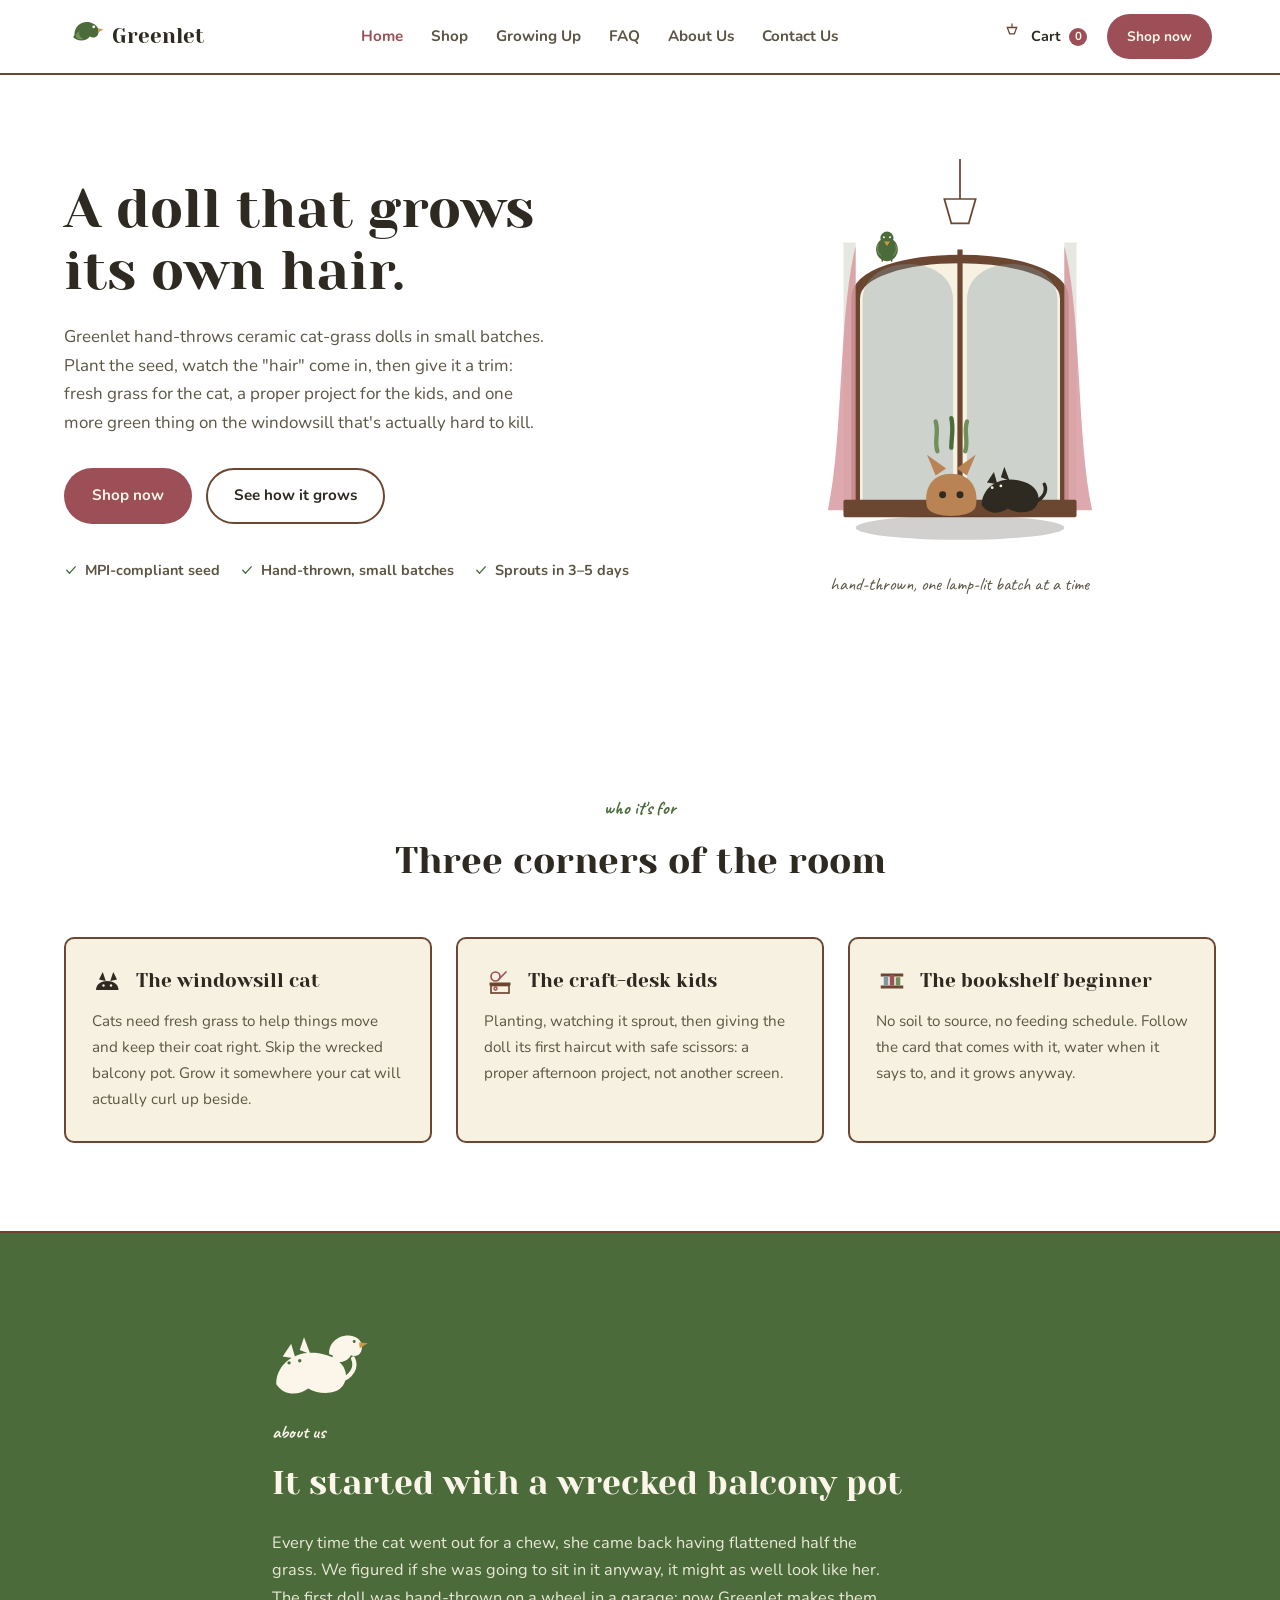
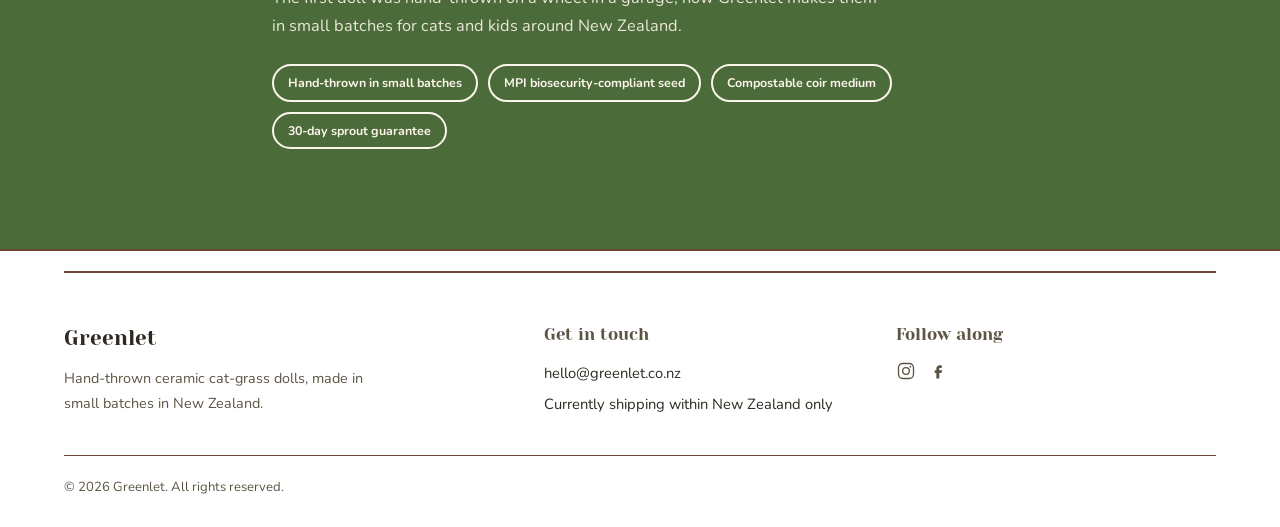
==== commit 872467f5: "Split Shop and Growing Up into pages; add journal; rename nav items - Shop: "On the Shelf" products " ====
--- a/index.html
+++ b/index.html
@@ -28,12 +28,13 @@
       <span class="logo-text">Greenlet</span>
     </a>
 
-    <nav class="main-nav" aria-label="Main">
-      <a href="#shop">Shop</a>
-      <a href="#route">Growing Up</a>
-      <a href="#story">Our Story</a>
+    <nav class="main-nav" id="mainNav" aria-label="Main">
+      <a href="index.html#top" aria-current="page">Home</a>
+      <a href="shop.html">Shop</a>
+      <a href="growing-up.html">Growing Up</a>
       <a href="faq.html">FAQ</a>
-      <a href="subscribe.html">Newsletter</a>
+      <a href="#story">About Us</a>
+      <a href="contact.html">Contact Us</a>
     </nav>
 
     <div class="header-actions">
@@ -49,7 +50,10 @@
         <span>Cart</span>
         <span class="cart-count" id="cartCount">0</span>
       </button>
-      <a class="btn btn-primary btn-small" href="#shop">Shop now</a>
+      <a class="btn btn-primary btn-small" href="shop.html">Shop now</a>
+      <button class="nav-toggle" id="navToggle" aria-expanded="false" aria-controls="mainNav" aria-label="Open menu">
+        <svg width="20" height="20" viewBox="0 0 24 24" fill="none"><path d="M4 7h16M4 12h16M4 17h16" stroke="currentColor" stroke-width="2" stroke-linecap="round"/></svg>
+      </button>
     </div>
   </div>
 </header>
@@ -63,8 +67,8 @@
         <h1>A doll that grows<br>its own hair.</h1>
         <p class="lede">Greenlet hand-throws ceramic cat-grass dolls in small batches. Plant the seed, watch the "hair" come in, then give it a trim: fresh grass for the cat, a proper project for the kids, and one more green thing on the windowsill that's actually hard to kill.</p>
         <div class="hero-cta">
-          <a class="btn btn-primary" href="#shop">Shop now</a>
-          <a class="btn btn-ghost" href="#route">See how it grows</a>
+          <a class="btn btn-primary" href="shop.html">Shop now</a>
+          <a class="btn btn-ghost" href="growing-up.html">See how it grows</a>
         </div>
         <ul class="trust-strip">
           <li><svg viewBox="0 0 20 20" width="14" height="14" aria-hidden="true"><path d="M4 10.5l4 4 8-9" fill="none" stroke="currentColor" stroke-width="2" stroke-linecap="round" stroke-linejoin="round"/></svg>MPI-compliant seed</li>
@@ -190,113 +194,6 @@
     </div>
   </section>
 
-  <!-- GROWING UP THE WALL (timeline) -->
-  <section class="route-section" id="route">
-    <div class="wrap">
-      <p class="eyebrow center">seed to first trim</p>
-      <h2 class="center">Growing Up the Wall</h2>
-
-      <ol class="route">
-        <li class="r-item">
-          <span class="r-num">Day 0</span>
-          <div class="r-body">
-            <h3>Plant it</h3>
-            <p>Sprinkle the seed over the coir growing medium in the doll's head, water it once, and set it somewhere bright.</p>
-          </div>
-        </li>
-        <li class="r-item">
-          <span class="r-num">Day 3&ndash;5</span>
-          <div class="r-body">
-            <h3>The first pencil mark: it sprouts</h3>
-            <p>The first blades push up through the doll's head. This is the bit kids check on every morning.</p>
-          </div>
-        </li>
-        <li class="r-item">
-          <span class="r-num">Day 10&ndash;14</span>
-          <div class="r-body">
-            <h3>First trim</h3>
-            <p>Grass hits 8&ndash;10cm. Grab the mini scissors that came in the box and give it its first haircut.</p>
-          </div>
-        </li>
-        <li class="r-item">
-          <span class="r-num">Every 7&ndash;10 days</span>
-          <div class="r-body">
-            <h3>Keep marking the wall</h3>
-            <p>Water, trim, repeat. One seed packet keeps a doll growing for about 4&ndash;6 weeks before it's time to reseed.</p>
-          </div>
-        </li>
-      </ol>
-    </div>
-  </section>
-
-  <!-- ON THE SHELF (products) -->
-  <section class="products" id="shop">
-    <div class="wrap">
-      <p class="eyebrow center">the shop shelf</p>
-      <h2 class="center">On the Shelf</h2>
-
-      <div class="product-grid">
-
-        <article class="product-card" data-id="classic" data-name="Classic Grass Doll" data-price="29">
-          <span class="p-num">No.1</span>
-          <span class="badge badge-hot">Bestseller</span>
-          <div class="p-art">
-            <svg viewBox="0 0 100 100" width="72" height="72"><path d="M50 40C68 40 74 58 70 72C66 84 34 84 30 72C26 58 32 40 50 40Z" fill="var(--clay)"/><path d="M36 42 L28 24 L46 36Z" fill="var(--clay)"/><path d="M64 42 L72 24 L54 36Z" fill="var(--clay)"/><path d="M42 20 C40 12 44 6 42 0" stroke="var(--sage)" stroke-width="4" fill="none" stroke-linecap="round"/><path d="M50 18 C50 10 52 4 50 -2" stroke="var(--sage-dark)" stroke-width="4" fill="none" stroke-linecap="round"/><path d="M58 20 C60 12 56 6 58 0" stroke="var(--sage)" stroke-width="4" fill="none" stroke-linecap="round"/><circle cx="42" cy="58" r="3" fill="var(--ink)"/><circle cx="58" cy="58" r="3" fill="var(--ink)"/></svg>
-          </div>
-          <h3>Classic Grass Doll</h3>
-          <p class="p-tag">The one every cat asks for</p>
-          <div class="p-row">
-            <span class="p-price">$29 NZD</span>
-            <button class="btn btn-small btn-primary add-to-cart">Add to cart</button>
-          </div>
-        </article>
-
-        <article class="product-card" data-id="kids" data-name="Grow &amp; Style Twin Pack" data-price="49">
-          <span class="p-num">No.2</span>
-          <span class="badge badge-new">New</span>
-          <div class="p-art">
-            <svg viewBox="0 0 100 100" width="72" height="72"><path d="M36 44C50 44 55 58 52 68C49 78 23 78 20 68C17 58 22 44 36 44Z" fill="var(--clay)"/><path d="M64 44C78 44 83 58 80 68C77 78 51 78 48 68C45 58 50 44 64 44Z" fill="var(--clay)"/><path d="M28 24 C26 34 30 38 30 44" stroke="var(--sage)" stroke-width="4" fill="none" stroke-linecap="round"/><path d="M36 22 C36 32 38 36 38 44" stroke="var(--sage-dark)" stroke-width="4" fill="none" stroke-linecap="round"/><path d="M62 22 C62 32 64 36 64 44" stroke="var(--sage)" stroke-width="4" fill="none" stroke-linecap="round"/><path d="M70 24 C72 34 68 38 68 44" stroke="var(--sage-dark)" stroke-width="4" fill="none" stroke-linecap="round"/><circle cx="30" cy="60" r="9" fill="none" stroke="var(--rose)" stroke-width="3"/><circle cx="30" cy="76" r="9" fill="none" stroke="var(--rose)" stroke-width="3"/><path d="M37 55 L70 30" stroke="var(--rose)" stroke-width="3" stroke-linecap="round"/></svg>
-          </div>
-          <h3>Grow &amp; Style Twin Pack</h3>
-          <p class="p-tag">2 dolls + kid-safe scissors</p>
-          <div class="p-row">
-            <span class="p-price">$49 NZD</span>
-            <button class="btn btn-small btn-primary add-to-cart">Add to cart</button>
-          </div>
-        </article>
-
-        <article class="product-card" data-id="refill" data-name="Seed &amp; Medium Refill (3-pack)" data-price="12">
-          <span class="p-num">No.3</span>
-          <span class="badge badge-plain">Refill favourite</span>
-          <div class="p-art">
-            <svg viewBox="0 0 100 100" width="72" height="72"><rect x="26" y="18" width="48" height="64" rx="4" fill="var(--wall-cream)" stroke="var(--wood-line)" stroke-width="2"/><line x1="26" y1="34" x2="74" y2="34" stroke="var(--wood-line)" stroke-width="2" stroke-dasharray="4 4"/><circle cx="50" cy="54" r="12" fill="none" stroke="var(--sage-dark)" stroke-width="2.4"/><path d="M50 46 C46 50 46 58 50 62 C54 58 54 50 50 46Z" fill="var(--sage)"/><text x="50" y="75" text-anchor="middle" font-size="9" fill="var(--ink)" font-family="inherit">SEEDS</text></svg>
-          </div>
-          <h3>Seed &amp; Medium Refill (3-pack)</h3>
-          <p class="p-tag">Keeps the growth chart climbing</p>
-          <div class="p-row">
-            <span class="p-price">$12 NZD</span>
-            <button class="btn btn-small btn-primary add-to-cart">Add to cart</button>
-          </div>
-        </article>
-
-        <article class="product-card" data-id="artisan" data-name="Artisan Limited Edition" data-price="65">
-          <span class="p-num">No.4</span>
-          <span class="badge badge-limited">Limited</span>
-          <div class="p-art">
-            <svg viewBox="0 0 100 100" width="72" height="72"><path d="M50 42C70 42 76 60 71 74C67 86 33 86 29 74C24 60 30 42 50 42Z" fill="var(--rose)" opacity="0.85"/><path d="M50 42C70 42 76 60 71 74" fill="none" stroke="var(--wood-line)" stroke-width="1.6" opacity="0.5"/><path d="M35 44 L26 26 L46 38Z" fill="var(--rose)" opacity="0.85"/><path d="M65 44 L74 26 L54 38Z" fill="var(--rose)" opacity="0.85"/><path d="M40 22 C38 14 42 8 40 2" stroke="var(--sage-dark)" stroke-width="4" fill="none" stroke-linecap="round"/><path d="M50 20 C50 12 52 6 50 0" stroke="var(--sage)" stroke-width="4" fill="none" stroke-linecap="round"/><path d="M60 22 C62 14 58 8 60 2" stroke="var(--sage-dark)" stroke-width="4" fill="none" stroke-linecap="round"/><circle cx="42" cy="60" r="3" fill="var(--ink)"/><circle cx="58" cy="60" r="3" fill="var(--ink)"/></svg>
-          </div>
-          <h3>Artisan Limited Edition</h3>
-          <p class="p-tag">Hand-thrown by an NZ ceramicist, no two alike</p>
-          <div class="p-row">
-            <span class="p-price">$65 NZD</span>
-            <button class="btn btn-small btn-primary add-to-cart">Add to cart</button>
-          </div>
-        </article>
-
-      </div>
-    </div>
-  </section>
-
   <!-- STORY -->
   <section class="story" id="story">
     <div class="wrap story-row">
@@ -321,7 +218,7 @@
         </svg>
       </div>
       <div class="story-copy">
-        <p class="eyebrow">our story</p>
+        <p class="eyebrow">about us</p>
         <h2>It started with a wrecked balcony pot</h2>
         <p>Every time the cat went out for a chew, she came back having flattened half the grass. We figured if she was going to sit in it anyway, it might as well look like her. The first doll was hand-thrown on a wheel in a garage; now Greenlet makes them in small batches for cats and kids around New Zealand.</p>
         <ul class="fact-row">
--- a/css/style.css
+++ b/css/style.css
@@ -162,6 +162,43 @@
 .page-hero .lede { margin-inline: auto; }
 .main-nav a[aria-current="page"] { color: var(--rose); }
 
+/* ===== Contact info (Contact Us) ===== */
+.contact-info { padding-block: 0 clamp(32px, 5vw, 56px); text-align: center; }
+.contact-details p { font-size: 1.1rem; margin-bottom: 8px; color: var(--ink-soft); }
+.contact-details a { color: var(--rose); font-weight: 700; text-decoration: none; }
+.contact-details a:hover { text-decoration: underline; }
+.contact-details .social-row { justify-content: center; margin-top: 16px; color: var(--ink-soft); }
+.contact-details .social-row a { color: var(--ink-soft); }
+.contact-details .social-row a:hover { color: var(--rose); }
+
+/* ===== Journal (Growing Up index + articles) ===== */
+.journal { padding-block: clamp(24px, 5vw, 56px) clamp(48px, 7vw, 88px); }
+.journal-list { display: flex; flex-direction: column; gap: 22px; max-width: 820px; margin-inline: auto; }
+.journal-card {
+  --ink: var(--ink-fixed);
+  --ink-soft: #5C5544;
+  color: var(--ink-fixed);
+  display: flex; gap: 24px; align-items: flex-start;
+  background: var(--paper); border: 2px solid var(--wood-line); border-radius: 10px; padding: 22px;
+}
+.journal-thumb-wrap { flex: 0 0 160px; }
+.journal-thumb { width: 100%; height: auto; display: block; border-radius: 6px; }
+.journal-tag {
+  font-family: var(--font-hand); font-size: 1.05rem; color: var(--sage-dark); display: block; margin-bottom: 4px;
+}
+.journal-card h2 { font-size: 1.35rem; margin-bottom: 8px; }
+.journal-card h2 a { color: var(--ink-fixed); text-decoration: none; }
+.journal-card h2 a:hover { color: var(--rose); }
+.journal-excerpt { color: #5C5544; font-size: 0.96rem; margin-bottom: 12px; }
+.journal-read { color: var(--rose); font-weight: 700; text-decoration: none; font-size: 0.92rem; }
+.journal-read:hover { text-decoration: underline; }
+.journal-back { display: inline-block; margin-bottom: 24px; color: var(--rose); font-weight: 700; text-decoration: none; font-size: 0.92rem; }
+.journal-back:hover { text-decoration: underline; }
+@media (max-width: 640px) {
+  .journal-card { flex-direction: column; }
+  .journal-thumb-wrap { width: 140px; }
+}
+
 /* ===== Corners of the room (audience) ===== */
 .audience { padding-block: clamp(48px, 7vw, 88px); }
 .audience-grid {
@@ -347,6 +384,12 @@
 }
 .toast.is-visible { opacity: 1; transform: translateX(-50%) translateY(0); }
 
+/* ===== Nav toggle (mobile) ===== */
+.nav-toggle {
+  display: none; background: none; border: 1.5px solid var(--wood-line); border-radius: 8px;
+  padding: 7px 8px; color: var(--ink);
+}
+
 /* ===== Responsive ===== */
 @media (max-width: 980px) {
   .hero-row { grid-template-columns: 1fr; }
@@ -355,7 +398,14 @@
   .product-grid { grid-template-columns: repeat(2, 1fr); }
   .footer-row { grid-template-columns: 1fr 1fr; }
   .footer-brand { grid-column: 1 / -1; }
-  .main-nav { display: none; }
+  .nav-toggle { display: inline-flex; }
+  .main-nav {
+    display: none; position: absolute; top: 100%; left: 0; right: 0;
+    flex-direction: column; gap: 0; background: var(--wall-cream);
+    border-bottom: 2px solid var(--wood-line); padding: 6px var(--gutter) 14px;
+  }
+  .main-nav.is-open { display: flex; }
+  .main-nav a { padding-block: 12px; border-bottom: 1px solid var(--wood-line); }
 }
 @media (max-width: 640px) {
   body { font-size: 15px; }
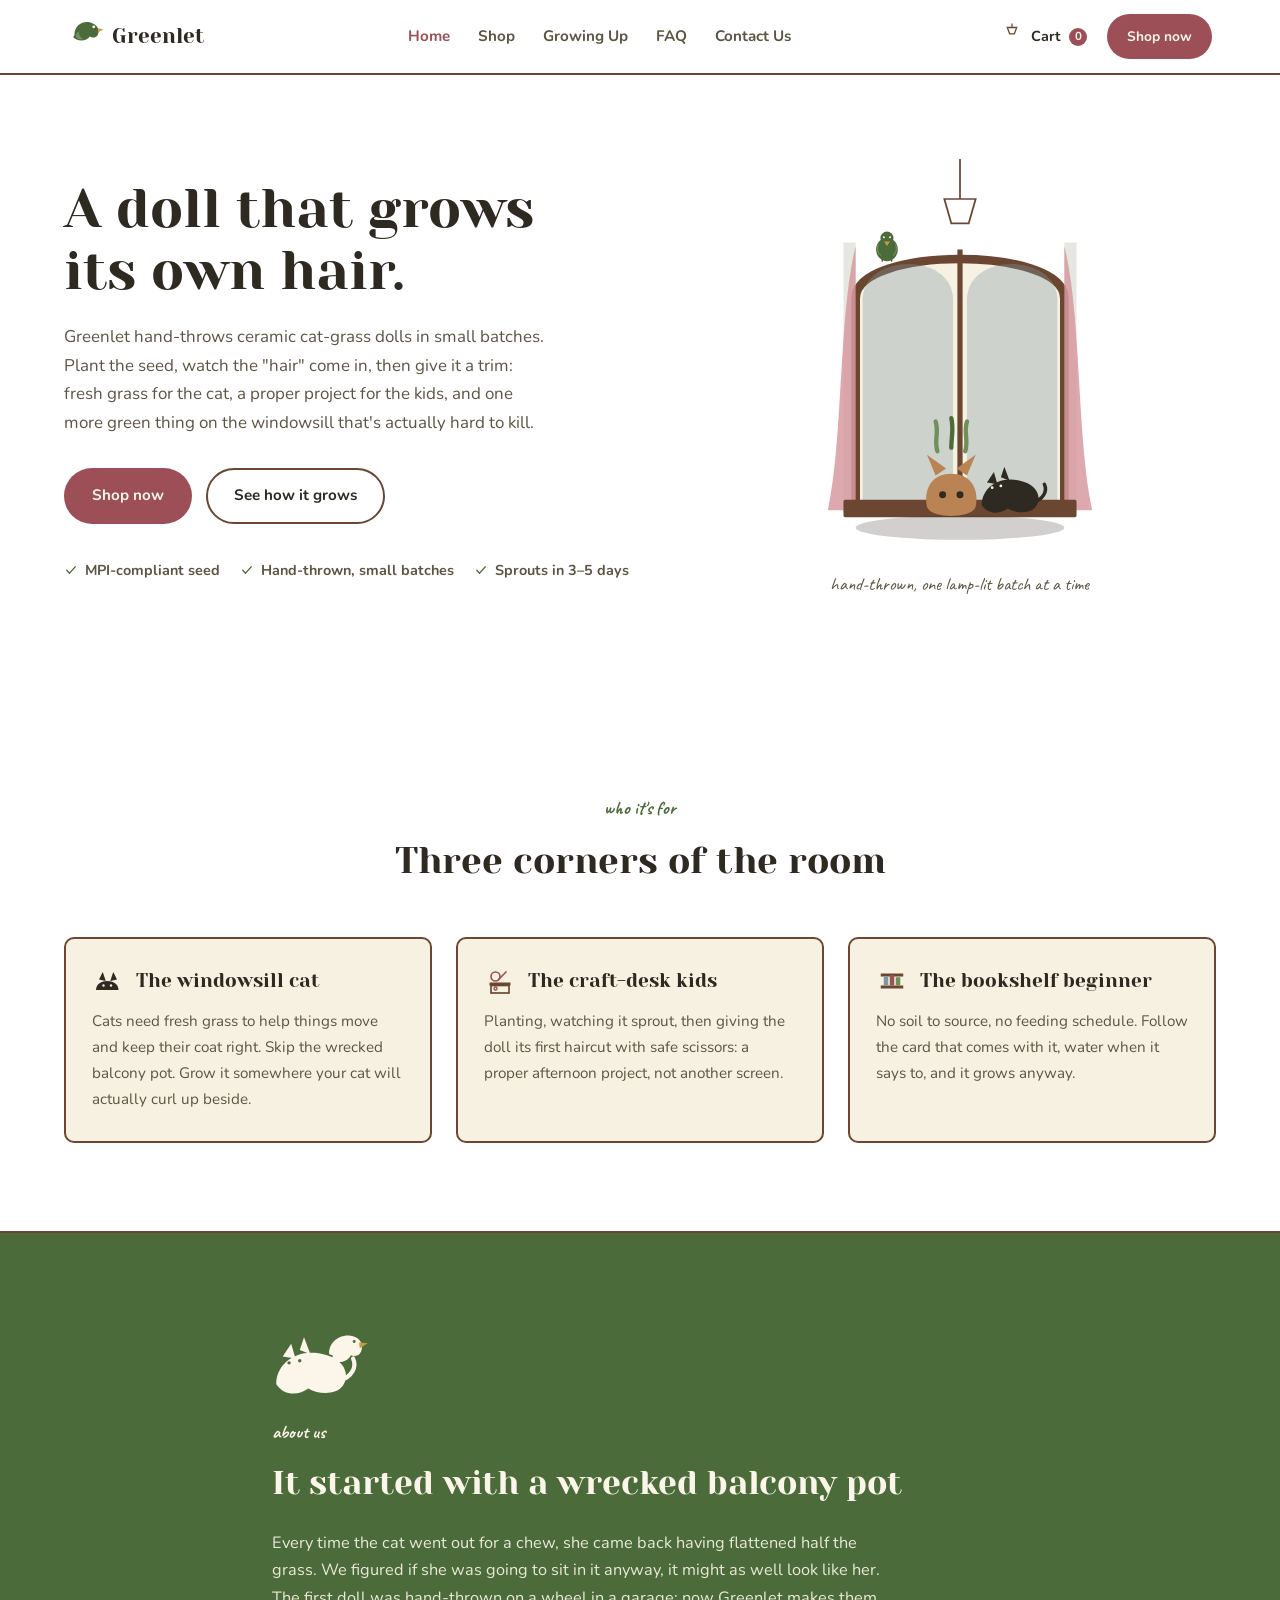
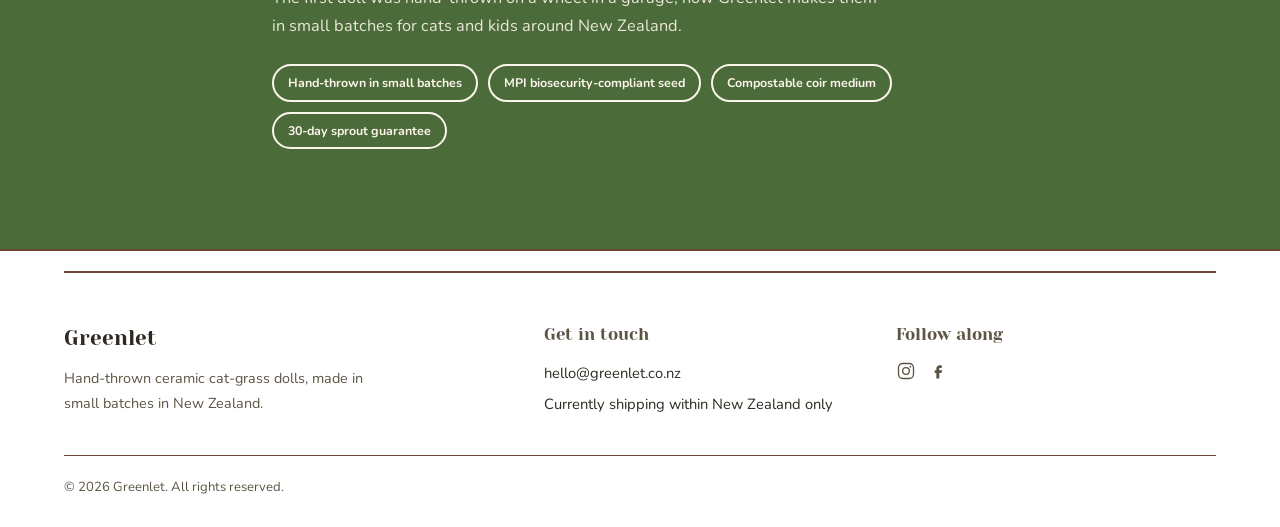
==== commit 4eafbc8b: "Remove About Us from the nav The homepage story section (#story) is no longer linked from the header" ====
--- a/index.html
+++ b/index.html
@@ -33,7 +33,6 @@
       <a href="shop.html">Shop</a>
       <a href="growing-up.html">Growing Up</a>
       <a href="faq.html">FAQ</a>
-      <a href="#story">About Us</a>
       <a href="contact.html">Contact Us</a>
     </nav>
 
